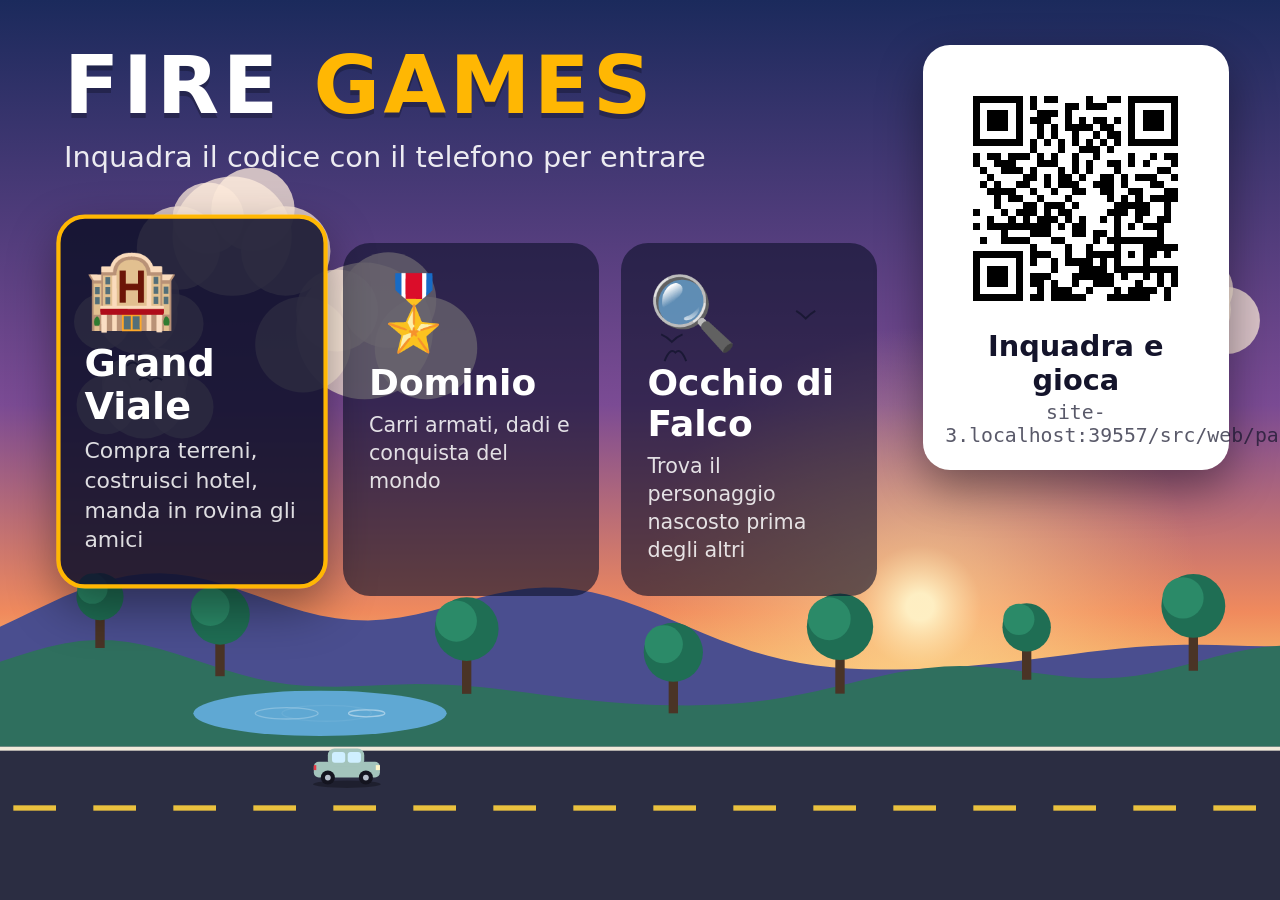
==== src/web/tv/index.html @ 4506a4e7 "Fire TV shell with LAN server, lobby and phone controller" ====
<!doctype html>
<html lang="it">
<head>
  <meta charset="utf-8">
  <meta name="viewport" content="width=device-width, initial-scale=1">
  <title>Fire Games</title>
  <link rel="stylesheet" href="tv.css">
</head>
<body>
  <canvas id="scene"></canvas>
  <header>
    <h1>FIRE <span>GAMES</span></h1>
    <p id="hint"></p>
  </header>
  <main id="games"></main>
  <aside id="join">
    <canvas id="qr"></canvas>
    <strong>Inquadra e gioca</strong>
    <span id="url"></span>
  </aside>
  <div id="toast"></div>
  <div id="version"></div>
  <script type="module" src="tv.js"></script>
</body>
</html>
---- src/web/tv/tv.css ----
/* TV lobby. Sizes are in vh so the layout is the same on 720p, 1080p and 4K panels. */

* {
  box-sizing: border-box;
  margin: 0;
}

html, body {
  height: 100%;
  overflow: hidden;
  background: #1b2a5c;
  color: #fff;
  font-family: system-ui, "Segoe UI", Roboto, sans-serif;
}

#scene {
  position: fixed;
  inset: 0;
  width: 100%;
  height: 100%;
}

header {
  position: fixed;
  top: 5vh;
  left: 5vw;
}

h1 {
  font-size: 9vh;
  font-weight: 900;
  letter-spacing: 0.4vh;
  line-height: 1;
  text-shadow: 0 0.6vh 0 rgba(0, 0, 0, 0.25);
}

h1 span {
  color: #ffb703;
}

#hint {
  margin-top: 1.5vh;
  font-size: 3.2vh;
  opacity: 0.9;
}

#games {
  position: fixed;
  top: 27vh;
  left: 5vw;
  display: flex;
  gap: 2.5vh;
}

.game {
  width: 20vw;
  padding: 3vh 2.5vh;
  border: 0.5vh solid transparent;
  border-radius: 3vh;
  background: rgba(16, 18, 44, 0.62);
  transition: transform 0.25s, border-color 0.25s, background 0.25s;
}

.game.selected {
  border-color: #ffb703;
  background: rgba(16, 18, 44, 0.88);
  transform: translateY(-2vh) scale(1.06);
  box-shadow: 0 2vh 5vh rgba(0, 0, 0, 0.4);
}

.game .icon {
  font-size: 8vh;
  line-height: 1.1;
}

.game h2 {
  margin-top: 1vh;
  font-size: 4vh;
}

.game p {
  margin-top: 1vh;
  font-size: 2.3vh;
  line-height: 1.35;
  opacity: 0.85;
}

#join {
  position: fixed;
  top: 5vh;
  right: 4vw;
  width: 34vh;
  padding: 2.5vh;
  border-radius: 3vh;
  background: #fff;
  color: #14142b;
  text-align: center;
  box-shadow: 0 2vh 5vh rgba(0, 0, 0, 0.4);
}

#qr {
  display: block;
  width: 100%;
  image-rendering: pixelated;
}

#join strong {
  display: block;
  font-size: 3.2vh;
}

#url {
  display: block;
  margin-top: 0.5vh;
  font-size: 2.2vh;
  font-family: ui-monospace, Consolas, monospace;
  opacity: 0.7;
}

#toast {
  position: fixed;
  top: 62vh;
  left: 50%;
  padding: 2vh 4vh;
  border-radius: 6vh;
  background: #ffb703;
  color: #14142b;
  font-size: 4vh;
  font-weight: 800;
  opacity: 0;
  transform: translate(-50%, 3vh);
  transition: opacity 0.3s, transform 0.3s;
}

#toast.visible {
  opacity: 1;
  transform: translate(-50%, 0);
}

#version {
  position: fixed;
  right: 1vh;
  bottom: 0.6vh;
  font-size: 1.8vh;
  opacity: 0.5;
}
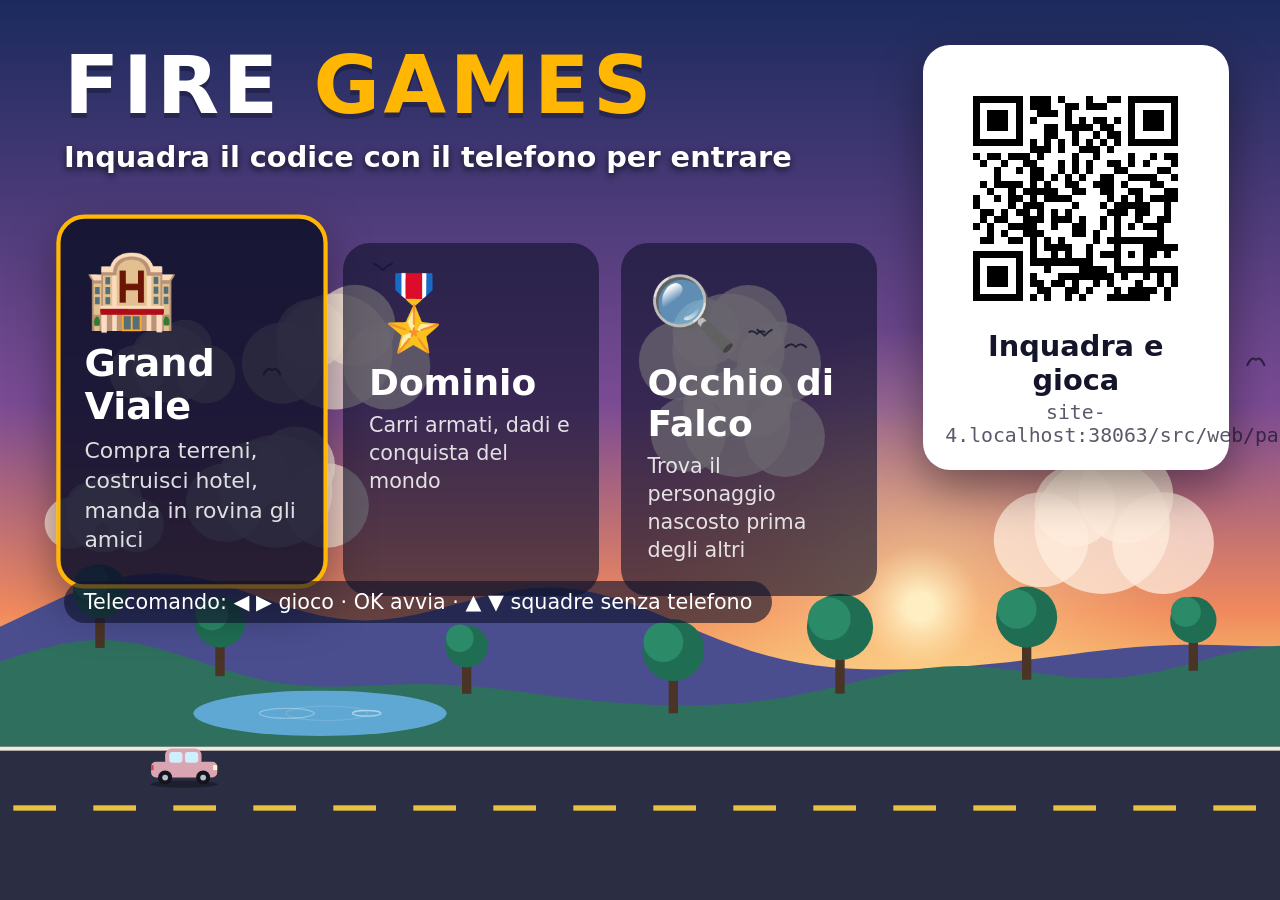
==== commit 754f8f1f: "Grand Viale: playable game with event camera, phone views and remote-only play" ====
--- a/src/web/tv/index.html
+++ b/src/web/tv/index.html
@@ -18,6 +18,9 @@
     <strong>Inquadra e gioca</strong>
     <span id="url"></span>
   </aside>
+  <footer id="remote">Telecomando: ◀ ▶ gioco · OK avvia · ▲ ▼ squadre senza telefono</footer>
+  <canvas id="board"></canvas>
+  <div id="menu" hidden></div>
   <div id="toast"></div>
   <div id="version"></div>
   <script type="module" src="tv.js"></script>
--- a/src/web/tv/tv.css
+++ b/src/web/tv/tv.css
@@ -41,7 +41,8 @@
 #hint {
   margin-top: 1.5vh;
   font-size: 3.2vh;
-  opacity: 0.9;
+  font-weight: 600;
+  text-shadow: 0 0.3vh 0.8vh rgba(0, 0, 0, 0.7);
 }
 
 #games {
@@ -137,6 +138,82 @@
   transform: translate(-50%, 0);
 }
 
+#remote {
+  position: fixed;
+  left: 5vw;
+  top: 64.5vh;
+  padding: 1vh 2.2vh;
+  border-radius: 3vh;
+  background: rgba(16, 18, 44, 0.62);
+  font-size: 2.3vh;
+}
+
+/* While a game runs, its canvas covers the lobby. */
+#board {
+  position: fixed;
+  inset: 0;
+  width: 100%;
+  height: 100%;
+  display: none;
+}
+
+.playing #board {
+  display: block;
+}
+
+.playing header, .playing #games, .playing #join, .playing #remote, .playing #scene {
+  display: none;
+}
+
+/* The question of the current team, answered with the remote. */
+#menu {
+  position: fixed;
+  left: 2vw;
+  bottom: 3vh;
+  width: 50vh;
+  padding: 2.5vh;
+  border-radius: 3vh;
+  background: rgba(16, 18, 44, 0.94);
+  box-shadow: 0 2vh 5vh rgba(0, 0, 0, 0.5);
+}
+
+#menu h2 {
+  font-size: 3.6vh;
+}
+
+#menu p {
+  margin: 0.6vh 0 1.5vh;
+  font-size: 2.3vh;
+  opacity: 0.85;
+}
+
+.choice {
+  display: flex;
+  justify-content: space-between;
+  gap: 2vh;
+  margin-top: 0.8vh;
+  padding: 1.3vh 2vh;
+  border: 0.4vh solid transparent;
+  border-radius: 1.8vh;
+  background: rgba(255, 255, 255, 0.1);
+  font-size: 2.7vh;
+  font-weight: 700;
+}
+
+.choice strong {
+  white-space: nowrap;
+}
+
+.choice.selected {
+  border-color: #ffb703;
+  background: #ffb703;
+  color: #14142b;
+}
+
+.choice.disabled {
+  opacity: 0.35;
+}
+
 #version {
   position: fixed;
   right: 1vh;
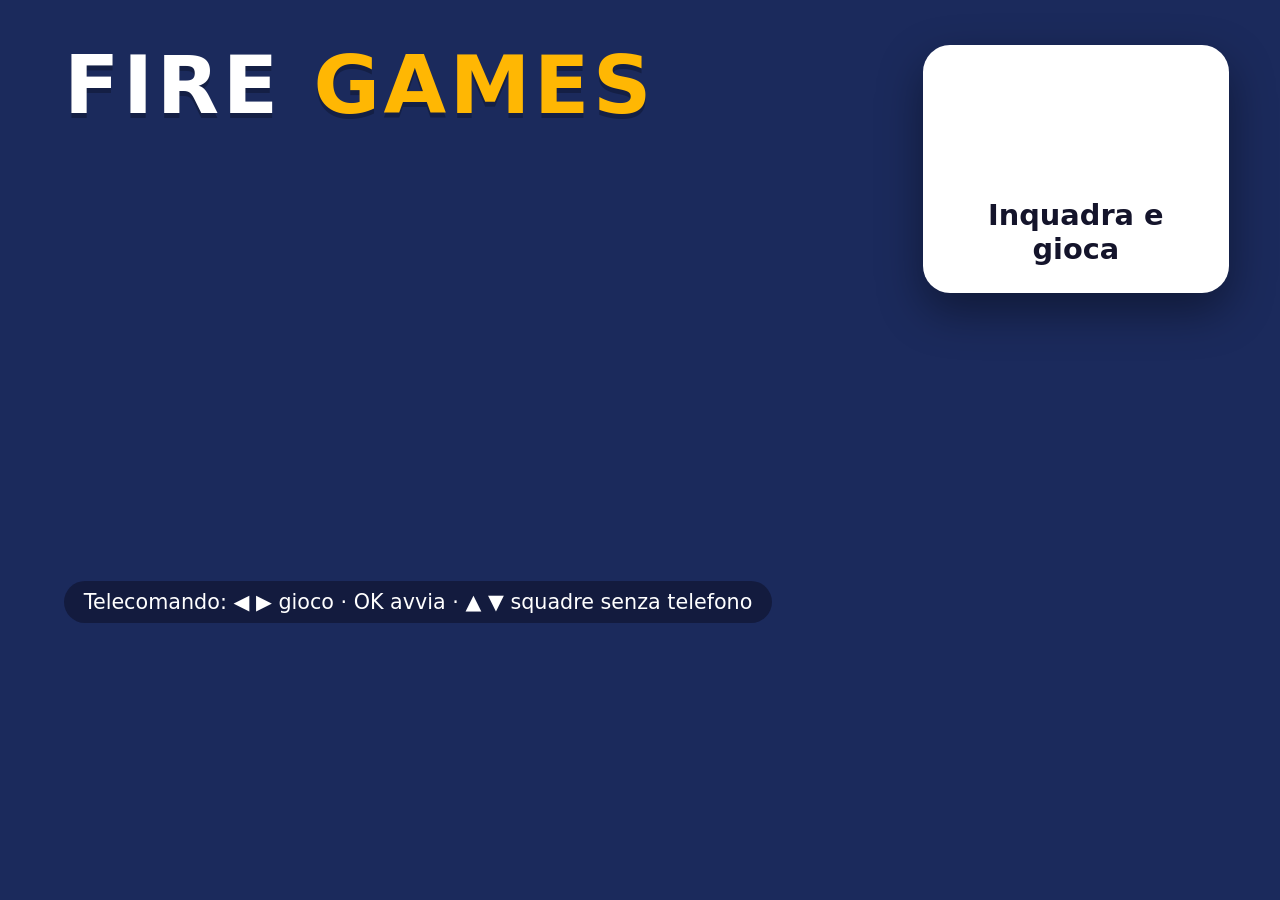
==== commit 14a4bd5d: "Grand Viale in 3D with Three.js: living board on a table, hotels by style, crane construction, cars " ====
--- a/src/web/tv/index.html
+++ b/src/web/tv/index.html
@@ -19,6 +19,7 @@
     <span id="url"></span>
   </aside>
   <footer id="remote">Telecomando: ◀ ▶ gioco · OK avvia · ▲ ▼ squadre senza telefono</footer>
+  <canvas id="world"></canvas>
   <canvas id="board"></canvas>
   <div id="menu" hidden></div>
   <div id="toast"></div>
--- a/src/web/tv/tv.css
+++ b/src/web/tv/tv.css
@@ -148,8 +148,8 @@
   font-size: 2.3vh;
 }
 
-/* While a game runs, its canvas covers the lobby. */
-#board {
+/* While a game runs, its canvases cover the lobby: the 3D world and, over it, the flat panels. */
+#world, #board {
   position: fixed;
   inset: 0;
   width: 100%;
@@ -157,7 +157,7 @@
   display: none;
 }
 
-.playing #board {
+.playing #world, .playing #board {
   display: block;
 }
 
@@ -168,17 +168,18 @@
 /* The question of the current team, answered with the remote. */
 #menu {
   position: fixed;
-  left: 2vw;
-  bottom: 3vh;
-  width: 50vh;
-  padding: 2.5vh;
+  left: 50%;
+  bottom: 2vh;
+  width: 48vh;
+  padding: 2vh;
   border-radius: 3vh;
   background: rgba(16, 18, 44, 0.94);
   box-shadow: 0 2vh 5vh rgba(0, 0, 0, 0.5);
+  transform: translateX(-50%);
 }
 
 #menu h2 {
-  font-size: 3.6vh;
+  font-size: 3.2vh;
 }
 
 #menu p {
@@ -192,11 +193,11 @@
   justify-content: space-between;
   gap: 2vh;
   margin-top: 0.8vh;
-  padding: 1.3vh 2vh;
+  padding: 0.9vh 1.8vh;
   border: 0.4vh solid transparent;
   border-radius: 1.8vh;
   background: rgba(255, 255, 255, 0.1);
-  font-size: 2.7vh;
+  font-size: 2.4vh;
   font-weight: 700;
 }
 
